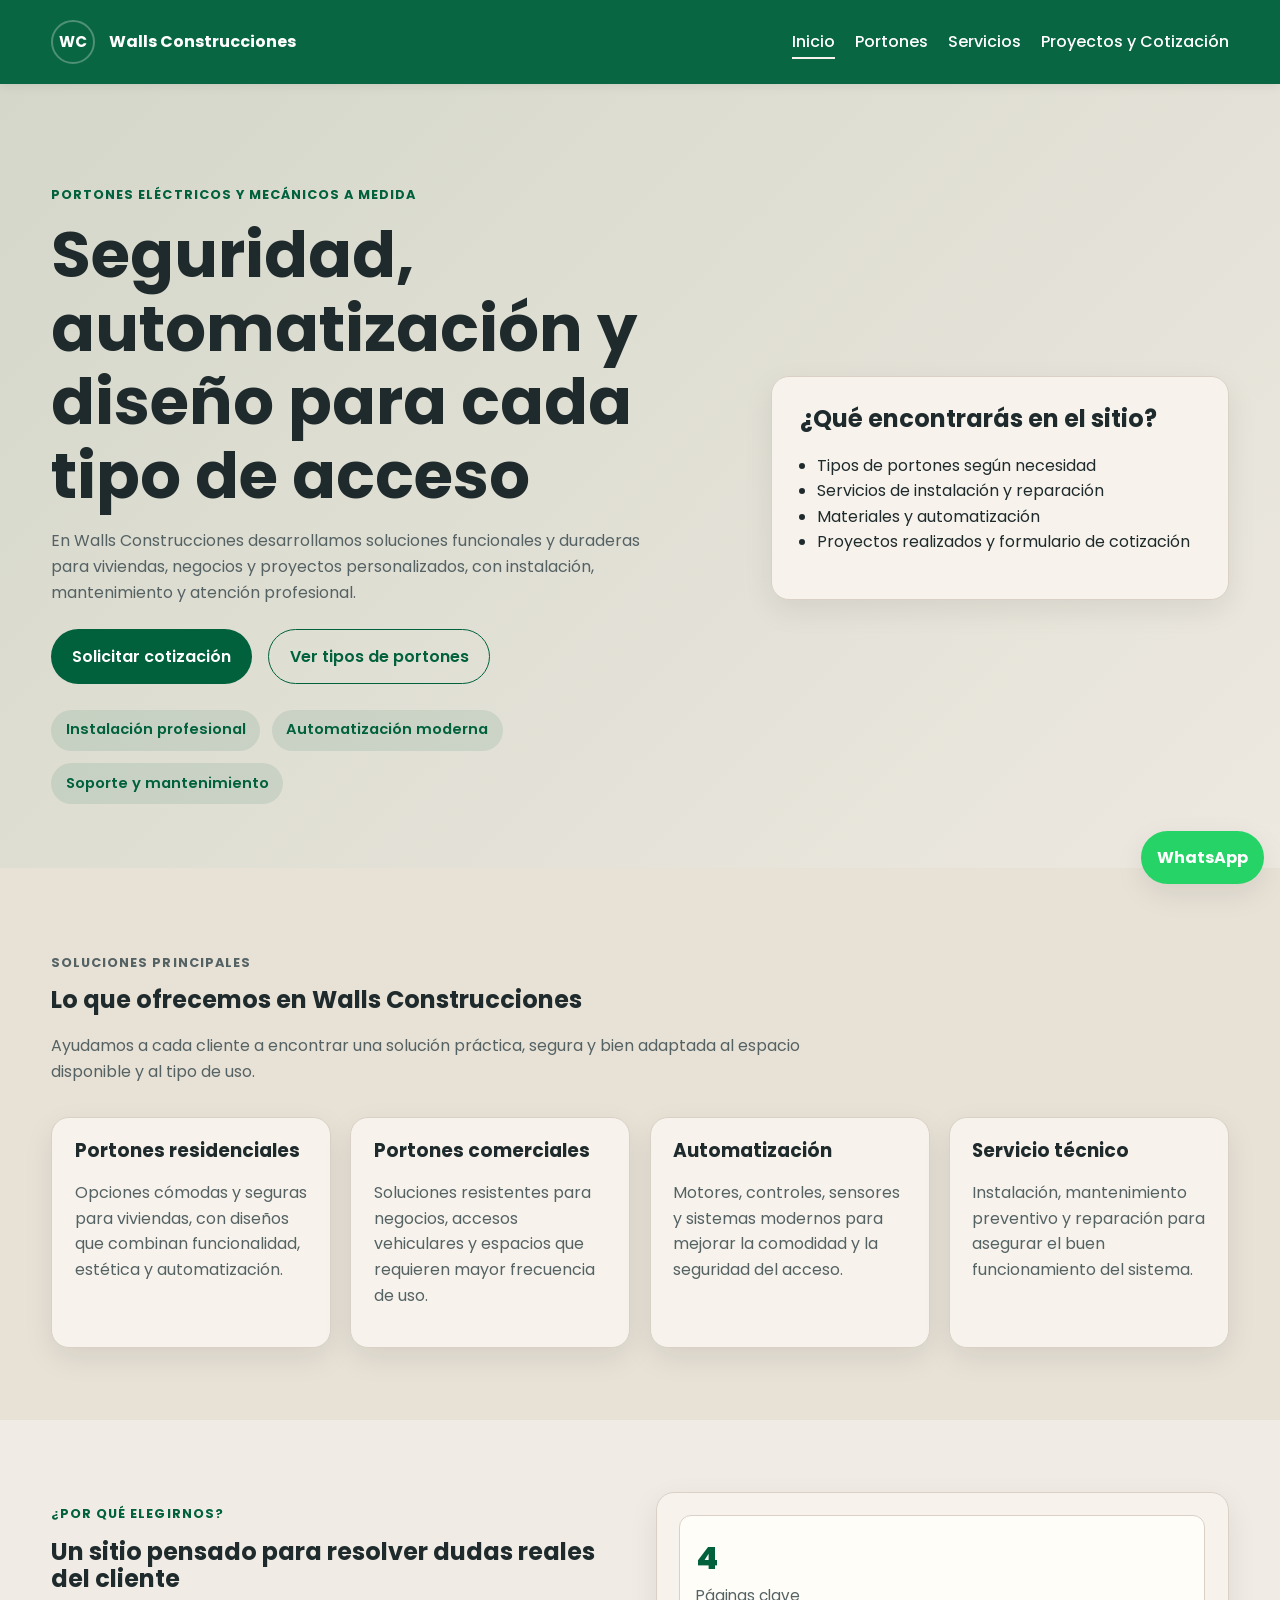
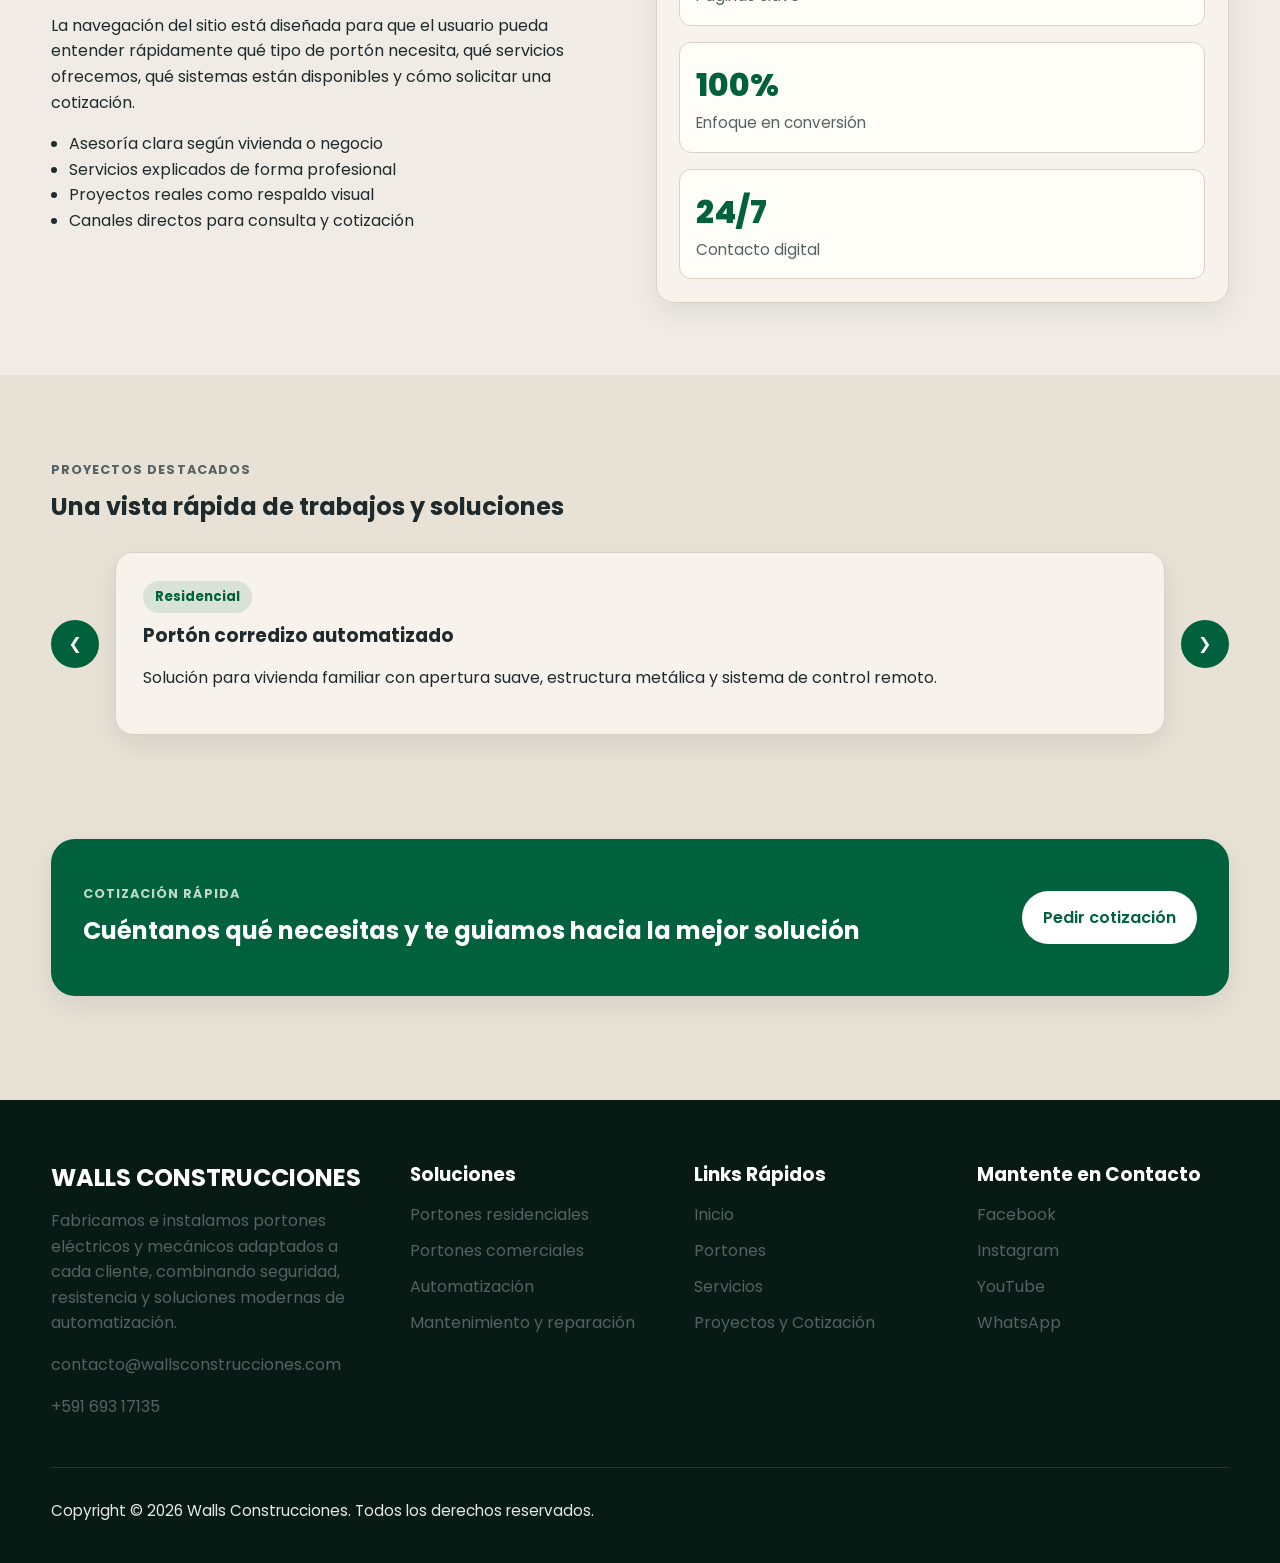
==== index.html @ 18e58b9d "drawn" ====
<!DOCTYPE html>
<html lang="es">
<head>
  <meta charset="UTF-8" />
  <meta name="viewport" content="width=device-width, initial-scale=1.0" />

  <title>Walls Construcciones | Portones eléctricos y mecánicos</title>
  <meta
    name="description"
    content="Walls Construcciones ofrece portones eléctricos y mecánicos, instalación, mantenimiento, automatización y soluciones personalizadas para viviendas y negocios."
  />
  <meta name="author" content="José Vega" />
  <meta name="theme-color" content="#01613c" />
  <meta name="robots" content="index, follow" />

  <meta property="og:title" content="Walls Construcciones | Portones eléctricos y mecánicos" />
  <meta
    property="og:description"
    content="Soluciones en portones eléctricos y mecánicos para viviendas y negocios. Instalación, reparación, automatización y proyectos personalizados."
  />
  <meta property="og:image" content="images/og-image.jpg" />
  <meta property="og:url" content="https://www.wallsconstrucciones.com/" />
  <meta property="og:image:width" content="1200" />
  <meta property="og:image:height" content="630" />
  <meta property="og:type" content="website" />
  <meta property="og:locale" content="es_BO" />

  <link rel="canonical" href="https://www.wallsconstrucciones.com/" />
  <link rel="icon" href="images/favicon.svg" type="image/svg+xml" />
  <link rel="preconnect" href="https://fonts.googleapis.com" />
  <link rel="preconnect" href="https://fonts.gstatic.com" crossorigin />
  <link
    href="https://fonts.googleapis.com/css2?family=Poppins:wght@400;500;600;700;800&display=swap"
    rel="stylesheet"
  />

  <link rel="stylesheet" href="styles/styles.css">
  <script src="scripts/main.js" defer></script>
</head>
<body>
  <a class="skip-link" href="#main-content">Saltar al contenido</a>

  <header class="site-header">
    <div class="container navbar">
      <a class="logo" href="index.html" aria-label="Ir a inicio">
        <span class="logo-mark">WC</span>
        <span class="logo-text">Walls Construcciones</span>
      </a>

      <button
        class="nav-toggle"
        aria-label="Abrir menú"
        aria-expanded="false"
        aria-controls="primary-navigation"
      >
        <span></span>
        <span></span>
        <span></span>
      </button>

      <nav class="nav" id="primary-navigation">
        <ul class="nav-list">
          <li><a class="active" href="index.html">Inicio</a></li>
          <li><a href="portones.html">Portones</a></li>
          <li><a href="servicios.html">Servicios</a></li>
          <li><a href="proyectos-cotizacion.html">Proyectos y Cotización</a></li>
        </ul>
      </nav>
    </div>
  </header>

  <main id="main-content">
    <section class="hero">
      <div class="container hero-grid">
        <div class="hero-copy reveal">
          <p class="eyebrow">Portones eléctricos y mecánicos a medida</p>
          <h1>Seguridad, automatización y diseño para cada tipo de acceso</h1>
          <p class="hero-text">
            En Walls Construcciones desarrollamos soluciones funcionales y duraderas
            para viviendas, negocios y proyectos personalizados, con instalación,
            mantenimiento y atención profesional.
          </p>

          <div class="hero-actions">
            <a class="btn btn-primary" href="proyectos-cotizacion.html#cotizacion">Solicitar cotización</a>
            <a class="btn btn-secondary" href="portones.html">Ver tipos de portones</a>
          </div>

          <ul class="hero-badges">
            <li>Instalación profesional</li>
            <li>Automatización moderna</li>
            <li>Soporte y mantenimiento</li>
          </ul>
        </div>

        <div class="hero-card reveal">
          <div class="hero-card-inner">
            <h2>¿Qué encontrarás en el sitio?</h2>
            <ul class="feature-list">
              <li>Tipos de portones según necesidad</li>
              <li>Servicios de instalación y reparación</li>
              <li>Materiales y automatización</li>
              <li>Proyectos realizados y formulario de cotización</li>
            </ul>
          </div>
        </div>
      </div>
    </section>

    <section class="section reveal">
      <div class="container">
        <div class="section-heading">
          <p class="eyebrow">Soluciones principales</p>
          <h2>Lo que ofrecemos en Walls Construcciones</h2>
          <p>
            Ayudamos a cada cliente a encontrar una solución práctica, segura y
            bien adaptada al espacio disponible y al tipo de uso.
          </p>
        </div>

        <div class="cards-grid">
          <article class="info-card">
            <h3>Portones residenciales</h3>
            <p>
              Opciones cómodas y seguras para viviendas, con diseños que combinan
              funcionalidad, estética y automatización.
            </p>
          </article>

          <article class="info-card">
            <h3>Portones comerciales</h3>
            <p>
              Soluciones resistentes para negocios, accesos vehiculares y espacios
              que requieren mayor frecuencia de uso.
            </p>
          </article>

          <article class="info-card">
            <h3>Automatización</h3>
            <p>
              Motores, controles, sensores y sistemas modernos para mejorar la
              comodidad y la seguridad del acceso.
            </p>
          </article>

          <article class="info-card">
            <h3>Servicio técnico</h3>
            <p>
              Instalación, mantenimiento preventivo y reparación para asegurar el
              buen funcionamiento del sistema.
            </p>
          </article>
        </div>
      </div>
    </section>

    <section class="section section-alt reveal">
      <div class="container split-layout">
        <div>
          <p class="eyebrow">¿Por qué elegirnos?</p>
          <h2>Un sitio pensado para resolver dudas reales del cliente</h2>
          <p>
            La navegación del sitio está diseñada para que el usuario pueda entender
            rápidamente qué tipo de portón necesita, qué servicios ofrecemos, qué
            sistemas están disponibles y cómo solicitar una cotización.
          </p>
          <ul class="check-list">
            <li>Asesoría clara según vivienda o negocio</li>
            <li>Servicios explicados de forma profesional</li>
            <li>Proyectos reales como respaldo visual</li>
            <li>Canales directos para consulta y cotización</li>
          </ul>
        </div>

        <div class="stats-card">
          <div class="stat-item">
            <span class="stat-number">4</span>
            <span class="stat-label">Páginas clave</span>
          </div>
          <div class="stat-item">
            <span class="stat-number">100%</span>
            <span class="stat-label">Enfoque en conversión</span>
          </div>
          <div class="stat-item">
            <span class="stat-number">24/7</span>
            <span class="stat-label">Contacto digital</span>
          </div>
        </div>
      </div>
    </section>

    <section class="section reveal">
      <div class="container">
        <div class="section-heading">
          <p class="eyebrow">Proyectos destacados</p>
          <h2>Una vista rápida de trabajos y soluciones</h2>
        </div>

        <div class="slider" data-slider>
          <button class="slider-btn prev" type="button" aria-label="Proyecto anterior">&#10094;</button>

          <div class="slider-track">
            <article class="slide active">
              <span class="project-tag">Residencial</span>
              <h3>Portón corredizo automatizado</h3>
              <p>
                Solución para vivienda familiar con apertura suave, estructura metálica
                y sistema de control remoto.
              </p>
            </article>

            <article class="slide">
              <span class="project-tag">Comercial</span>
              <h3>Acceso reforzado para negocio</h3>
              <p>
                Proyecto orientado a seguridad, resistencia y uso frecuente en ingreso
                vehicular comercial.
              </p>
            </article>

            <article class="slide">
              <span class="project-tag">Personalizado</span>
              <h3>Diseño a medida con acabado moderno</h3>
              <p>
                Integración entre estructura, funcionalidad y estilo para una solución
                adaptada al cliente.
              </p>
            </article>
          </div>

          <button class="slider-btn next" type="button" aria-label="Proyecto siguiente">&#10095;</button>
        </div>
      </div>
    </section>

    <section class="cta-banner reveal">
      <div class="container cta-banner-inner">
        <div>
          <p class="eyebrow">Cotización rápida</p>
          <h2>Cuéntanos qué necesitas y te guiamos hacia la mejor solución</h2>
        </div>
        <a class="btn btn-light" href="proyectos-cotizacion.html#cotizacion">Pedir cotización</a>
      </div>
    </section>
  </main>

  <footer class="site-footer">
    <div class="container footer-grid">
      <div class="footer-brand">
        <h2>WALLS CONSTRUCCIONES</h2>
        <p>
          Fabricamos e instalamos portones eléctricos y mecánicos adaptados a cada
          cliente, combinando seguridad, resistencia y soluciones modernas de automatización.
        </p>
        <p><a href="mailto:contacto@wallsconstrucciones.com">contacto@wallsconstrucciones.com</a></p>
        <p><a href="tel:+59169317135">+591 693 17135</a></p>
      </div>

      <div>
        <h3>Soluciones</h3>
        <ul class="footer-links">
          <li><a href="portones.html">Portones residenciales</a></li>
          <li><a href="portones.html">Portones comerciales</a></li>
          <li><a href="servicios.html">Automatización</a></li>
          <li><a href="servicios.html">Mantenimiento y reparación</a></li>
        </ul>
      </div>

      <div>
        <h3>Links Rápidos</h3>
        <ul class="footer-links">
          <li><a href="index.html">Inicio</a></li>
          <li><a href="portones.html">Portones</a></li>
          <li><a href="servicios.html">Servicios</a></li>
          <li><a href="proyectos-cotizacion.html">Proyectos y Cotización</a></li>
        </ul>
      </div>

      <div>
        <h3>Mantente en Contacto</h3>
        <ul class="footer-links">
          <li><a href="#">Facebook</a></li>
          <li><a href="#">Instagram</a></li>
          <li><a href="#">YouTube</a></li>
          <li><a href="https://wa.me/59169317135" target="_blank" rel="noopener">WhatsApp</a></li>
        </ul>
      </div>
    </div>

    <div class="container footer-bottom">
      <p>Copyright © 2026 Walls Construcciones. Todos los derechos reservados.</p>
    </div>
  </footer>

  <a
    class="whatsapp-float"
    href="https://wa.me/59169317135"
    target="_blank"
    rel="noopener"
    aria-label="Contactar por WhatsApp"
  >
    WhatsApp
  </a>
</body>
</html>
---- styles/styles.css ----
:root {
  --primary: #01613c;
  --primary-dark: #01422a;
  --primary-light: #0b7d50;
  --warm-sand: #e7e1d6;
  --soft-cream: #f7f3ec;
  --steel-gray: #5f6b6d;
  --text-dark: #1f2a2c;
  --text-soft: #556264;
  --white: #ffffff;
  --border: #d9d1c6;
  --shadow: 0 10px 30px rgba(0, 0, 0, 0.08);
  --radius: 18px;
  --radius-sm: 12px;
  --transition: 0.25s ease;
  --max-width: 1180px;
}

*,
*::before,
*::after {
  box-sizing: border-box;
}

html {
  scroll-behavior: smooth;
}

body {
  margin: 0;
  font-family: "Poppins", system-ui, -apple-system, BlinkMacSystemFont, "Segoe UI", sans-serif;
  color: var(--text-dark);
  background: var(--warm-sand);
  line-height: 1.6;
}

img {
  max-width: 100%;
  display: block;
}

a {
  color: inherit;
  text-decoration: none;
}

button,
input,
select,
textarea {
  font: inherit;
}

.container {
  width: min(var(--max-width), 92%);
  margin-inline: auto;
}

.skip-link {
  position: absolute;
  left: -9999px;
  top: 0;
  background: var(--primary);
  color: var(--white);
  padding: 0.75rem 1rem;
  z-index: 1000;
}

.skip-link:focus {
  left: 1rem;
  top: 1rem;
}

.site-header {
  position: sticky;
  top: 0;
  z-index: 100;
  background: rgba(1, 97, 60, 0.96);
  backdrop-filter: blur(10px);
  box-shadow: 0 2px 10px rgba(0, 0, 0, 0.08);
}

.navbar {
  min-height: 84px;
  display: flex;
  align-items: center;
  justify-content: space-between;
  gap: 1.25rem;
}

.logo {
  display: flex;
  align-items: center;
  gap: 0.85rem;
  color: var(--white);
  font-weight: 700;
}

.logo-mark {
  width: 44px;
  height: 44px;
  display: grid;
  place-items: center;
  border: 2px solid rgba(255, 255, 255, 0.28);
  border-radius: 50%;
  font-size: 0.95rem;
}

.logo-text {
  font-size: 1rem;
  line-height: 1.2;
}

.nav-list {
  display: flex;
  align-items: center;
  gap: 1.25rem;
  list-style: none;
  margin: 0;
  padding: 0;
}

.nav-list a {
  color: var(--white);
  font-weight: 500;
  position: relative;
}

.nav-list a::after {
  content: "";
  position: absolute;
  left: 0;
  bottom: -0.35rem;
  width: 0;
  height: 2px;
  background: var(--soft-cream);
  transition: var(--transition);
}

.nav-list a:hover::after,
.nav-list a.active::after {
  width: 100%;
}

.nav-toggle {
  display: none;
  width: 48px;
  height: 48px;
  border: none;
  border-radius: 10px;
  background: transparent;
  cursor: pointer;
}

.nav-toggle span {
  display: block;
  width: 24px;
  height: 2px;
  background: var(--white);
  margin: 5px auto;
  transition: var(--transition);
}

.hero,
.page-hero {
  padding: 5.5rem 0 4rem;
  background:
    linear-gradient(135deg, rgba(1, 97, 60, 0.08), rgba(255, 255, 255, 0.25)),
    var(--warm-sand);
}

.small-hero {
  padding: 4.5rem 0 3rem;
}

.hero-grid {
  display: grid;
  grid-template-columns: 1.2fr 0.8fr;
  gap: 2rem;
  align-items: center;
}

.eyebrow {
  color: var(--primary);
  font-weight: 700;
  text-transform: uppercase;
  letter-spacing: 0.08em;
  font-size: 0.8rem;
  margin-bottom: 0.8rem;
}

h1,
h2,
h3 {
  line-height: 1.15;
  margin-top: 0;
}

.hero h1,
.page-hero h1 {
  font-size: clamp(2.2rem, 5vw, 4rem);
  margin-bottom: 1rem;
}

.hero-text,
.page-hero p {
  max-width: 60ch;
  color: var(--text-soft);
}

.hero-actions,
.form-actions {
  display: flex;
  flex-wrap: wrap;
  gap: 1rem;
  margin-top: 1.5rem;
}

.btn {
  display: inline-flex;
  align-items: center;
  justify-content: center;
  min-height: 48px;
  padding: 0.85rem 1.3rem;
  border-radius: 999px;
  border: none;
  cursor: pointer;
  font-weight: 600;
  transition: var(--transition);
}

.btn:hover {
  transform: translateY(-2px);
}

.btn-primary {
  background: var(--primary);
  color: var(--white);
}

.btn-primary:hover {
  background: var(--primary-dark);
}

.btn-secondary {
  background: transparent;
  color: var(--primary);
  border: 1px solid var(--primary);
}

.btn-light {
  background: var(--white);
  color: var(--primary);
}

.hero-badges {
  display: flex;
  flex-wrap: wrap;
  gap: 0.75rem;
  list-style: none;
  padding: 0;
  margin: 1.6rem 0 0;
}

.hero-badges li {
  background: rgba(1, 97, 60, 0.1);
  color: var(--primary);
  border-radius: 999px;
  padding: 0.55rem 0.9rem;
  font-size: 0.92rem;
  font-weight: 600;
}

.hero-card,
.stats-card,
.info-card,
.project-card,
.wire-card,
.faq-item,
.slide {
  background: var(--soft-cream);
  border: 1px solid var(--border);
  box-shadow: var(--shadow);
  border-radius: var(--radius);
}

.hero-card-inner {
  padding: 1.75rem;
}

.feature-list,
.check-list,
.footer-links,
.process-list {
  padding-left: 1.1rem;
}

.section {
  padding: 4.5rem 0;
}

.section-alt {
  background: rgba(255, 255, 255, 0.35);
}

.section-heading {
  max-width: 760px;
  margin-bottom: 2rem;
}

.cards-grid,
.projects-grid {
  display: grid;
  grid-template-columns: repeat(4, 1fr);
  gap: 1.2rem;
}

.info-card,
.project-card {
  padding: 1.4rem;
}

.info-card p,
.project-card p,
.section-heading p,
.stats-card,
.footer-brand p,
.footer-links a,
.table-row,
.faq-item p {
  color: var(--text-soft);
}

.split-layout {
  display: grid;
  grid-template-columns: 1fr 1fr;
  gap: 2rem;
  align-items: start;
}

.stats-card {
  display: grid;
  gap: 1rem;
  padding: 1.4rem;
}

.stat-item {
  padding: 1rem;
  border-radius: var(--radius-sm);
  background: #fffdf8;
  border: 1px solid var(--border);
}

.stat-number {
  display: block;
  font-size: 2rem;
  font-weight: 800;
  color: var(--primary);
}

.stat-label {
  font-size: 0.95rem;
}

.slider {
  position: relative;
  display: flex;
  align-items: center;
  gap: 1rem;
}

.slider-track {
  width: 100%;
}

.slide {
  display: none;
  padding: 1.7rem;
}

.slide.active {
  display: block;
}

.slider-btn {
  width: 48px;
  height: 48px;
  border-radius: 50%;
  border: none;
  background: var(--primary);
  color: var(--white);
  cursor: pointer;
  flex-shrink: 0;
}

.project-tag {
  display: inline-flex;
  margin-bottom: 0.75rem;
  background: rgba(1, 97, 60, 0.12);
  color: var(--primary);
  border-radius: 999px;
  padding: 0.35rem 0.75rem;
  font-size: 0.82rem;
  font-weight: 700;
}

.cta-banner {
  padding: 2rem 0 4.5rem;
}

.cta-banner-inner {
  background: var(--primary);
  color: var(--white);
  border-radius: 24px;
  padding: 2rem;
  box-shadow: var(--shadow);
  display: flex;
  align-items: center;
  justify-content: space-between;
  gap: 1rem;
}

.cta-banner .eyebrow {
  color: rgba(255, 255, 255, 0.75);
}

.comparison-table {
  display: grid;
  gap: 0.65rem;
}

.table-row {
  display: grid;
  grid-template-columns: 1fr 1.2fr 1.2fr 0.8fr;
  gap: 1rem;
  padding: 1rem 1.1rem;
  background: var(--soft-cream);
  border: 1px solid var(--border);
  border-radius: 14px;
}

.table-head {
  background: var(--primary);
  color: var(--white);
  font-weight: 700;
}

.table-head div {
  color: var(--white);
}

.process-list {
  display: grid;
  gap: 0.8rem;
}

.faq-list {
  display: grid;
  gap: 1rem;
}

.faq-item {
  padding: 1rem 1.1rem;
}

.faq-item summary {
  cursor: pointer;
  font-weight: 600;
  color: var(--text-dark);
}

.filter-buttons {
  display: flex;
  flex-wrap: wrap;
  gap: 0.8rem;
  margin-bottom: 1.5rem;
}

.filter-btn {
  border: 1px solid var(--primary);
  background: transparent;
  color: var(--primary);
  border-radius: 999px;
  padding: 0.65rem 1rem;
  cursor: pointer;
  font-weight: 600;
}

.filter-btn.active,
.filter-btn:hover {
  background: var(--primary);
  color: var(--white);
}

.project-card.hidden {
  display: none;
}

.quote-form {
  background: var(--soft-cream);
  border: 1px solid var(--border);
  border-radius: 24px;
  padding: 1.5rem;
  box-shadow: var(--shadow);
}

.form-grid {
  display: grid;
  grid-template-columns: 1fr 1fr;
  gap: 1rem 1.2rem;
}

.form-group {
  display: flex;
  flex-direction: column;
}

.form-group-full {
  grid-column: 1 / -1;
}

.form-group label {
  margin-bottom: 0.45rem;
  font-weight: 600;
}

.form-group input,
.form-group select,
.form-group textarea {
  border: 1px solid var(--border);
  border-radius: 12px;
  padding: 0.9rem 1rem;
  background: #fffdf9;
  color: var(--text-dark);
  outline: none;
  transition: var(--transition);
}

.form-group input:focus,
.form-group select:focus,
.form-group textarea:focus {
  border-color: var(--primary);
  box-shadow: 0 0 0 4px rgba(1, 97, 60, 0.1);
}

.error-message {
  color: #b42318;
  min-height: 1rem;
  margin-top: 0.35rem;
  font-size: 0.85rem;
}

.input-error {
  border-color: #b42318 !important;
}

.form-success {
  margin-top: 1rem;
  color: var(--primary);
  font-weight: 600;
}

.site-footer {
  background: #071a13;
  color: rgba(255, 255, 255, 0.9);
  padding: 4rem 0 1.5rem;
  margin-top: 2rem;
}

.footer-grid {
  display: grid;
  grid-template-columns: 1.3fr 1fr 1fr 1fr;
  gap: 2rem;
}

.footer-brand h2,
.site-footer h3 {
  color: var(--white);
  margin-bottom: 1rem;
}

.footer-links {
  list-style: none;
  padding-left: 0;
  margin: 0;
}

.footer-links li + li {
  margin-top: 0.65rem;
}

.footer-links a:hover,
.footer-brand a:hover {
  color: var(--warm-sand);
}

.footer-bottom {
  margin-top: 2rem;
  padding-top: 1rem;
  border-top: 1px solid rgba(255, 255, 255, 0.12);
  font-size: 0.95rem;
}

.whatsapp-float {
  position: fixed;
  right: 1rem;
  bottom: 1rem;
  background: #25d366;
  color: var(--white);
  padding: 0.85rem 1rem;
  border-radius: 999px;
  font-weight: 700;
  box-shadow: var(--shadow);
  z-index: 90;
}

.reveal {
  opacity: 0;
  transform: translateY(22px);
  transition: opacity 0.7s ease, transform 0.7s ease;
}

.reveal.visible {
  opacity: 1;
  transform: translateY(0);
}

@media (max-width: 992px) {
  .hero-grid,
  .split-layout,
  .footer-grid,
  .cards-grid,
  .projects-grid {
    grid-template-columns: 1fr 1fr;
  }

  .cta-banner-inner {
    flex-direction: column;
    align-items: flex-start;
  }

  .table-row {
    grid-template-columns: 1fr 1fr;
  }
}

@media (max-width: 768px) {
  .nav-toggle {
    display: block;
  }

  .nav {
    position: absolute;
    top: 84px;
    left: 0;
    width: 100%;
    background: var(--primary);
    padding: 0 1rem 1rem;
    display: none;
  }

  .nav.open {
    display: block;
  }

  .nav-list {
    flex-direction: column;
    align-items: flex-start;
    gap: 1rem;
    padding-top: 1rem;
  }

  .hero-grid,
  .split-layout,
  .footer-grid,
  .cards-grid,
  .projects-grid,
  .form-grid,
  .table-row {
    grid-template-columns: 1fr;
  }

  .section {
    padding: 3.5rem 0;
  }

  .hero,
  .page-hero {
    padding: 4rem 0 3rem;
  }

  .slider {
    gap: 0.6rem;
  }

  .slider-btn {
    width: 42px;
    height: 42px;
  }
}

@media (max-width: 480px) {
  .logo-text {
    font-size: 0.92rem;
  }

  .hero h1,
  .page-hero h1 {
    font-size: 2rem;
  }

  .btn {
    width: 100%;
  }
}
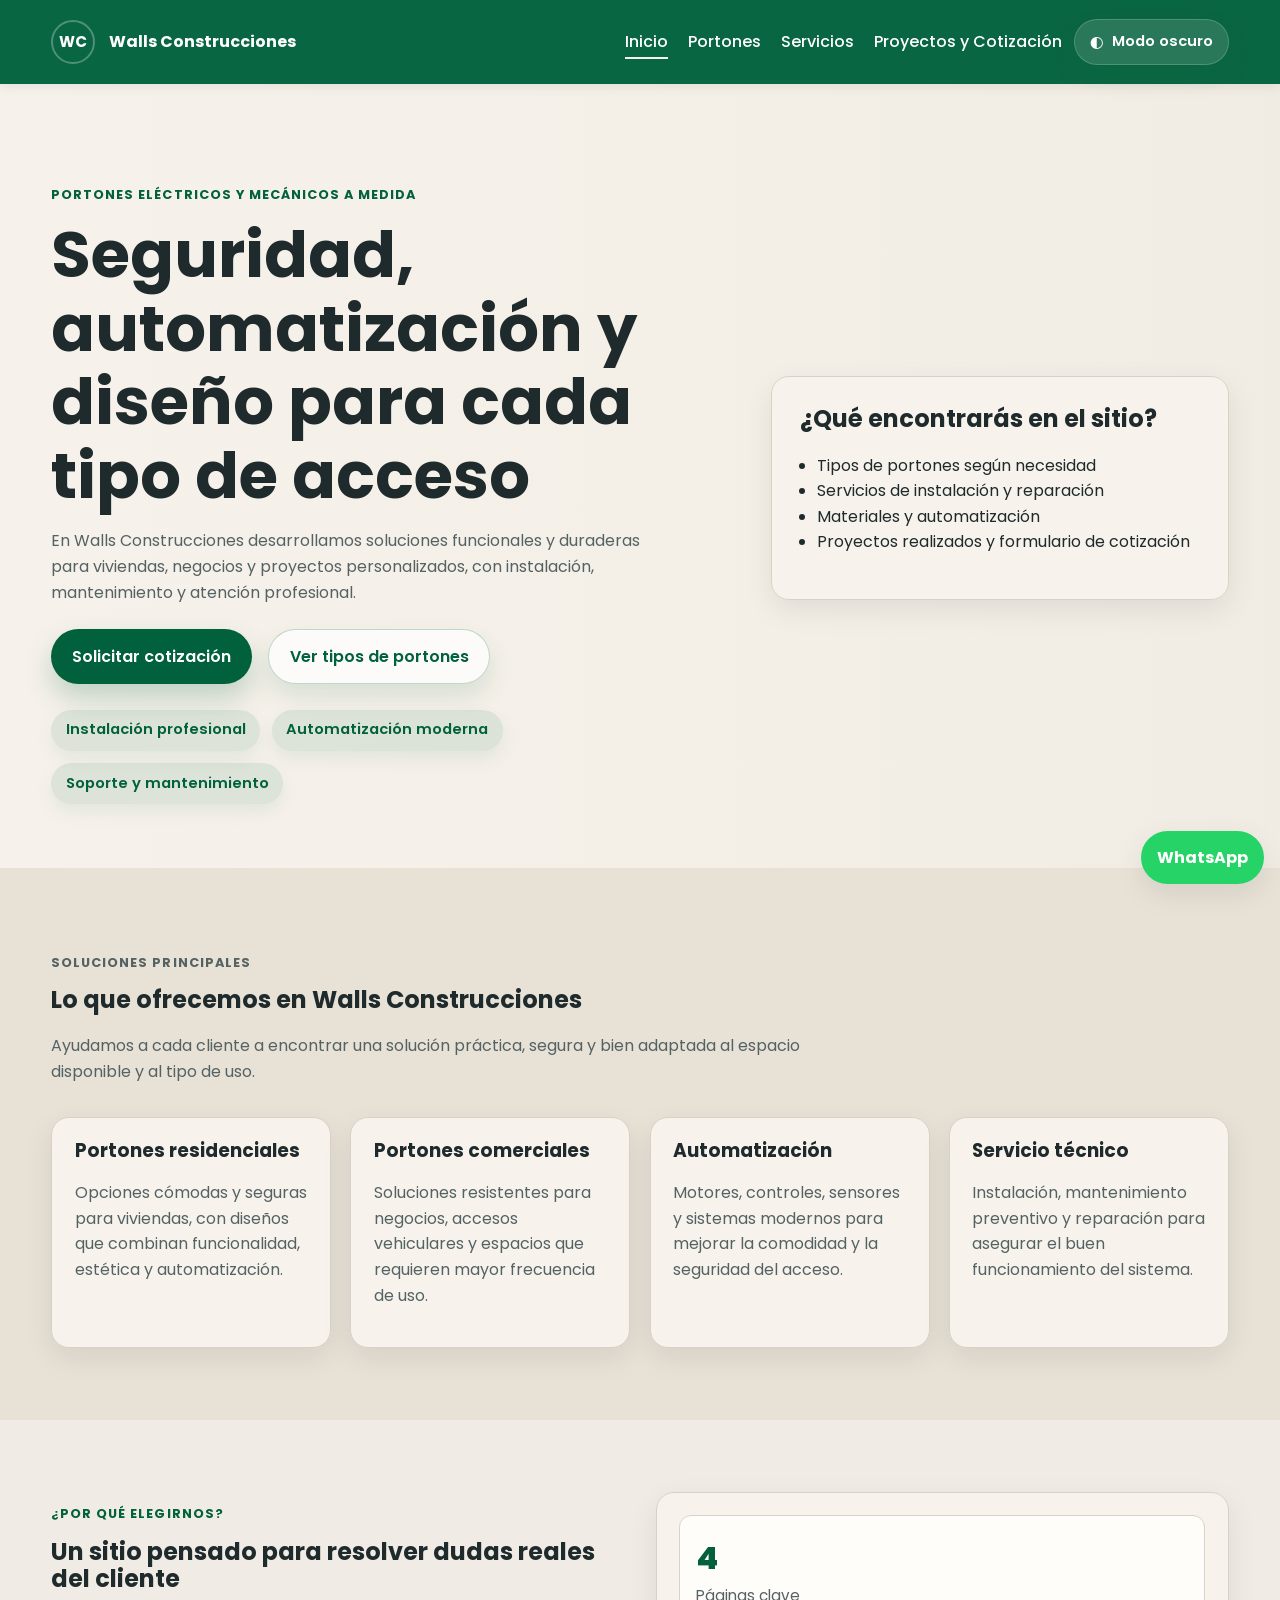
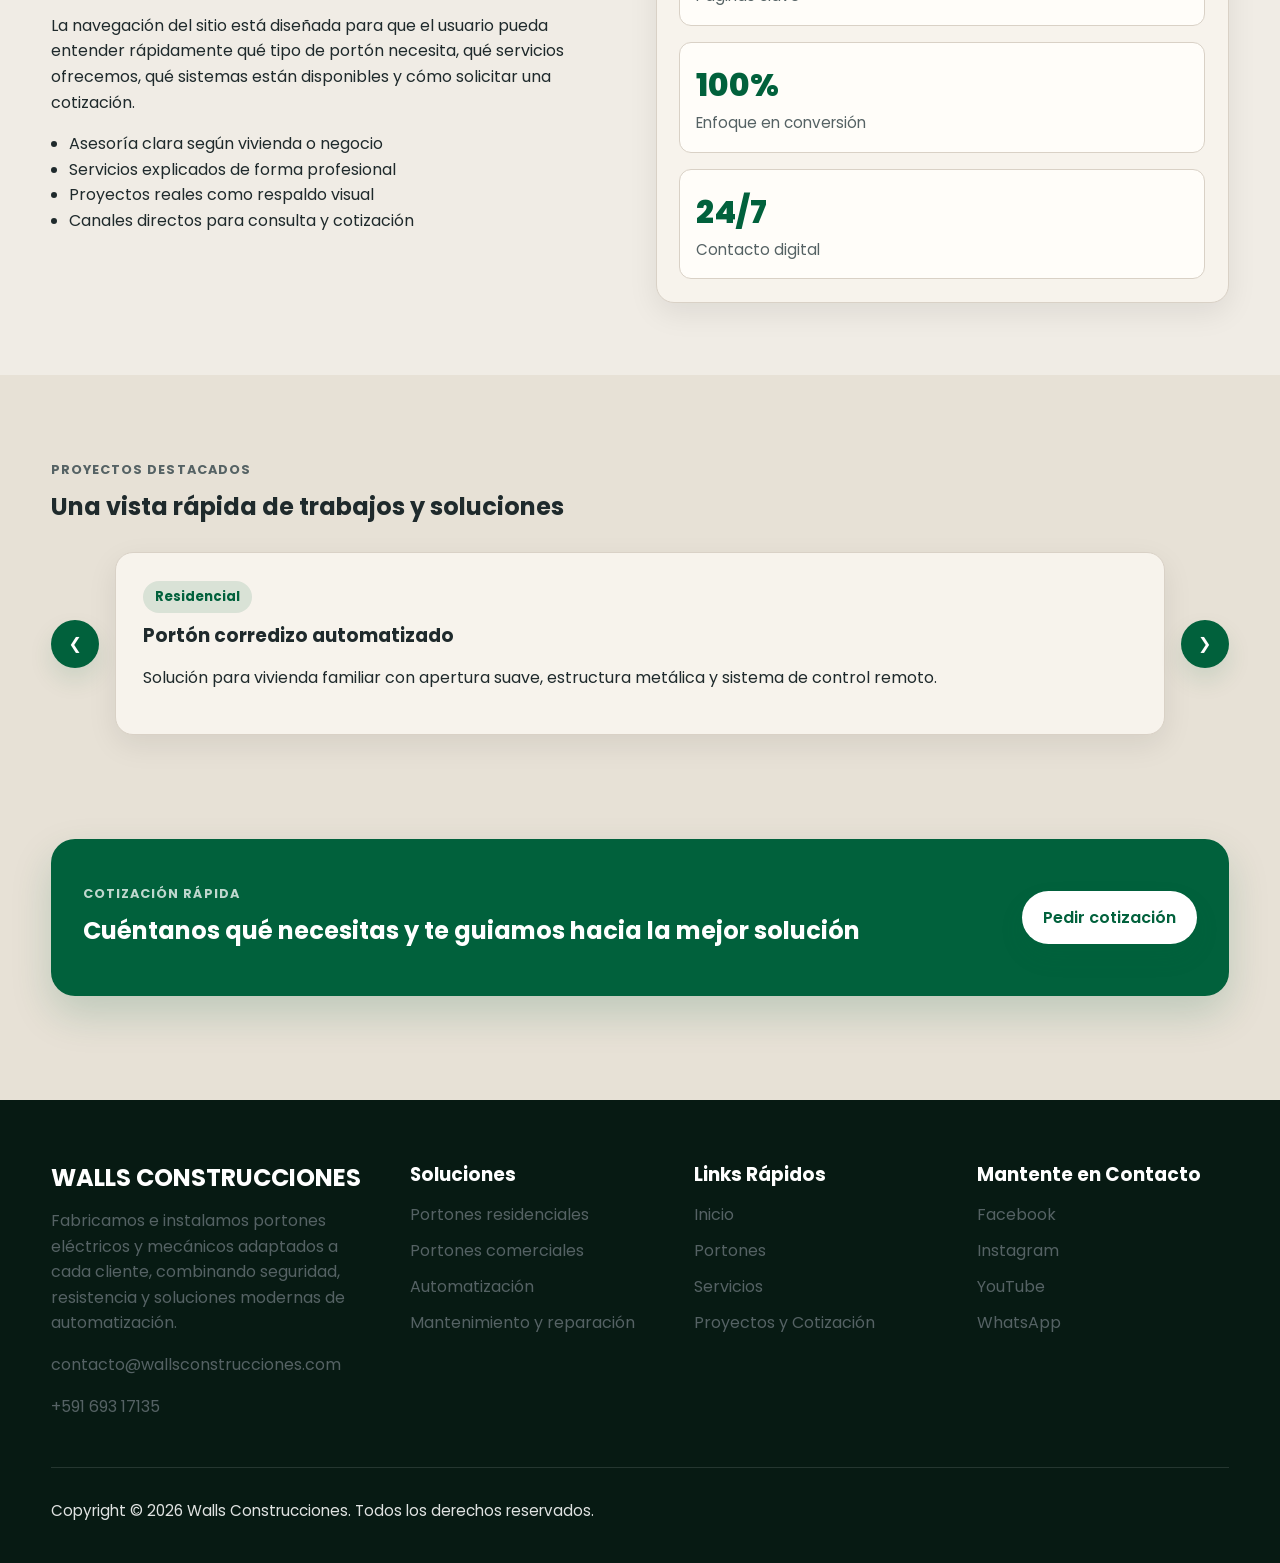
==== commit e61bc55e: "marzo29" ====
--- a/index.html
+++ b/index.html
@@ -34,7 +34,7 @@
     rel="stylesheet"
   />
 
-  <link rel="stylesheet" href="styles/styles.css">
+  <link rel="stylesheet" href="styles/styles.css" />
   <script src="scripts/main.js" defer></script>
 </head>
 <body>
@@ -47,30 +47,43 @@
         <span class="logo-text">Walls Construcciones</span>
       </a>
 
-      <button
-        class="nav-toggle"
-        aria-label="Abrir menú"
-        aria-expanded="false"
-        aria-controls="primary-navigation"
-      >
-        <span></span>
-        <span></span>
-        <span></span>
-      </button>
-
-      <nav class="nav" id="primary-navigation">
-        <ul class="nav-list">
-          <li><a class="active" href="index.html">Inicio</a></li>
-          <li><a href="portones.html">Portones</a></li>
-          <li><a href="servicios.html">Servicios</a></li>
-          <li><a href="proyectos-cotizacion.html">Proyectos y Cotización</a></li>
-        </ul>
-      </nav>
+      <div class="header-actions">
+        <nav class="nav" id="primary-navigation">
+          <ul class="nav-list">
+            <li><a class="active" href="index.html">Inicio</a></li>
+            <li><a href="portones.html">Portones</a></li>
+            <li><a href="servicios.html">Servicios</a></li>
+            <li><a href="proyectos-cotizacion.html">Proyectos y Cotización</a></li>
+          </ul>
+        </nav>
+
+        <button
+          class="theme-toggle"
+          type="button"
+          aria-label="Cambiar entre modo claro y modo oscuro"
+          aria-pressed="false"
+        >
+          <span class="theme-toggle-icon" aria-hidden="true">◐</span>
+          <span class="theme-toggle-text">Modo oscuro</span>
+        </button>
+
+        <button
+          class="nav-toggle"
+          aria-label="Abrir menú"
+          aria-expanded="false"
+          aria-controls="primary-navigation"
+          type="button"
+        >
+          <span></span>
+          <span></span>
+          <span></span>
+        </button>
+      </div>
     </div>
   </header>
 
   <main id="main-content">
-    <section class="hero">
+    <section class="hero hero-home">
       <div class="container hero-grid">
         <div class="hero-copy reveal">
           <p class="eyebrow">Portones eléctricos y mecánicos a medida</p>
@@ -93,7 +106,7 @@
           </ul>
         </div>
 
-        <div class="hero-card reveal">
+        <div class="hero-card hero-card-highlight reveal">
           <div class="hero-card-inner">
             <h2>¿Qué encontrarás en el sitio?</h2>
             <ul class="feature-list">
--- a/styles/styles.css
+++ b/styles/styles.css
@@ -10,10 +10,50 @@
   --white: #ffffff;
   --border: #d9d1c6;
   --shadow: 0 10px 30px rgba(0, 0, 0, 0.08);
+  --shadow-lg: 0 18px 40px rgba(0, 0, 0, 0.12);
   --radius: 18px;
   --radius-sm: 12px;
   --transition: 0.25s ease;
   --max-width: 1180px;
+
+  --body-bg: var(--warm-sand);
+  --surface: var(--soft-cream);
+  --surface-alt: rgba(255, 255, 255, 0.35);
+  --surface-soft: #fffdf9;
+  --tag-bg: rgba(1, 97, 60, 0.12);
+  --badge-bg: rgba(1, 97, 60, 0.1);
+  --header-bg: rgba(1, 97, 60, 0.96);
+  --footer-bg: #071a13;
+  --footer-text: rgba(255, 255, 255, 0.88);
+  --input-bg: #fffdf9;
+  --hero-overlay-1: rgba(247, 243, 236, 0.94);
+  --hero-overlay-2: rgba(247, 243, 236, 0.84);
+  --hero-overlay-3: rgba(247, 243, 236, 0.6);
+}
+
+html[data-theme="dark"] {
+  --warm-sand: #111a17;
+  --soft-cream: #17231f;
+  --steel-gray: #98a7a2;
+  --text-dark: #eef3f1;
+  --text-soft: #b5c1bd;
+  --border: #2a3a35;
+  --shadow: 0 10px 30px rgba(0, 0, 0, 0.3);
+  --shadow-lg: 0 18px 40px rgba(0, 0, 0, 0.38);
+
+  --body-bg: var(--warm-sand);
+  --surface: #1a2723;
+  --surface-alt: rgba(255, 255, 255, 0.03);
+  --surface-soft: #21312c;
+  --tag-bg: rgba(11, 125, 80, 0.2);
+  --badge-bg: rgba(11, 125, 80, 0.18);
+  --header-bg: rgba(7, 26, 19, 0.96);
+  --footer-bg: #040d0a;
+  --footer-text: rgba(255, 255, 255, 0.84);
+  --input-bg: #13201c;
+  --hero-overlay-1: rgba(12, 20, 18, 0.88);
+  --hero-overlay-2: rgba(12, 20, 18, 0.72);
+  --hero-overlay-3: rgba(12, 20, 18, 0.42);
 }
 
 *,
@@ -30,8 +70,9 @@
   margin: 0;
   font-family: "Poppins", system-ui, -apple-system, BlinkMacSystemFont, "Segoe UI", sans-serif;
   color: var(--text-dark);
-  background: var(--warm-sand);
+  background: var(--body-bg);
   line-height: 1.6;
+  transition: background-color 0.25s ease, color 0.25s ease;
 }
 
 img {
@@ -64,6 +105,7 @@
   color: var(--white);
   padding: 0.75rem 1rem;
   z-index: 1000;
+  border-radius: 12px;
 }
 
 .skip-link:focus {
@@ -75,9 +117,9 @@
   position: sticky;
   top: 0;
   z-index: 100;
-  background: rgba(1, 97, 60, 0.96);
+  background: var(--header-bg);
   backdrop-filter: blur(10px);
-  box-shadow: 0 2px 10px rgba(0, 0, 0, 0.08);
+  box-shadow: 0 2px 12px rgba(0, 0, 0, 0.08);
 }
 
 .navbar {
@@ -86,6 +128,7 @@
   align-items: center;
   justify-content: space-between;
   gap: 1.25rem;
+  position: relative;
 }
 
 .logo {
@@ -104,11 +147,22 @@
   border: 2px solid rgba(255, 255, 255, 0.28);
   border-radius: 50%;
   font-size: 0.95rem;
+  flex-shrink: 0;
 }
 
 .logo-text {
   font-size: 1rem;
   line-height: 1.2;
+}
+
+.header-actions {
+  display: flex;
+  align-items: center;
+  gap: 0.75rem;
+}
+
+.nav {
+  display: block;
 }
 
 .nav-list {
@@ -142,6 +196,36 @@
   width: 100%;
 }
 
+.theme-toggle {
+  display: inline-flex;
+  align-items: center;
+  gap: 0.55rem;
+  min-height: 44px;
+  padding: 0.65rem 0.9rem;
+  border: 1px solid rgba(255, 255, 255, 0.18);
+  border-radius: 999px;
+  background: rgba(255, 255, 255, 0.12);
+  color: var(--white);
+  cursor: pointer;
+  transition: var(--transition);
+  box-shadow: 0 12px 24px rgba(1, 97, 60, 0.12);
+}
+
+.theme-toggle:hover {
+  background: rgba(255, 255, 255, 0.18);
+  transform: translateY(-1px);
+}
+
+.theme-toggle-icon {
+  font-size: 1rem;
+  line-height: 1;
+}
+
+.theme-toggle-text {
+  font-size: 0.92rem;
+  font-weight: 600;
+}
+
 .nav-toggle {
   display: none;
   width: 48px;
@@ -165,8 +249,28 @@
 .page-hero {
   padding: 5.5rem 0 4rem;
   background:
-    linear-gradient(135deg, rgba(1, 97, 60, 0.08), rgba(255, 255, 255, 0.25)),
-    var(--warm-sand);
+    linear-gradient(135deg, rgba(1, 97, 60, 0.08), rgba(255, 255, 255, 0.18)),
+    var(--body-bg);
+}
+
+.hero-home {
+  position: relative;
+  min-height: 72vh;
+  display: flex;
+  align-items: center;
+  background:
+    linear-gradient(
+      90deg,
+      var(--hero-overlay-1) 0%,
+      var(--hero-overlay-2) 40%,
+      var(--hero-overlay-3) 100%
+    ),
+    url("../images/home/hero-porton.jpg") center center / cover no-repeat;
+}
+
+.hero-home .container {
+  position: relative;
+  z-index: 1;
 }
 
 .small-hero {
@@ -227,6 +331,7 @@
   cursor: pointer;
   font-weight: 600;
   transition: var(--transition);
+  box-shadow: 0 12px 24px rgba(1, 97, 60, 0.12);
 }
 
 .btn:hover {
@@ -236,6 +341,7 @@
 .btn-primary {
   background: var(--primary);
   color: var(--white);
+  box-shadow: 0 14px 28px rgba(1, 97, 60, 0.22);
 }
 
 .btn-primary:hover {
@@ -243,9 +349,13 @@
 }
 
 .btn-secondary {
-  background: transparent;
+  background: rgba(255, 255, 255, 0.72);
   color: var(--primary);
-  border: 1px solid var(--primary);
+  border: 1px solid rgba(1, 97, 60, 0.24);
+}
+
+.btn-secondary:hover {
+  background: var(--white);
 }
 
 .btn-light {
@@ -263,25 +373,35 @@
 }
 
 .hero-badges li {
-  background: rgba(1, 97, 60, 0.1);
+  background: var(--badge-bg);
   color: var(--primary);
   border-radius: 999px;
   padding: 0.55rem 0.9rem;
   font-size: 0.92rem;
   font-weight: 600;
+  box-shadow: 0 8px 18px rgba(1, 97, 60, 0.08);
 }
 
 .hero-card,
 .stats-card,
 .info-card,
 .project-card,
-.wire-card,
 .faq-item,
-.slide {
-  background: var(--soft-cream);
+.slide,
+.quote-form {
+  background: var(--surface);
   border: 1px solid var(--border);
   box-shadow: var(--shadow);
   border-radius: var(--radius);
+}
+
+.hero-card-highlight {
+  background: rgba(247, 243, 236, 0.88);
+  backdrop-filter: blur(10px);
+}
+
+html[data-theme="dark"] .hero-card-highlight {
+  background: rgba(16, 26, 22, 0.82);
 }
 
 .hero-card-inner {
@@ -300,7 +420,7 @@
 }
 
 .section-alt {
-  background: rgba(255, 255, 255, 0.35);
+  background: var(--surface-alt);
 }
 
 .section-heading {
@@ -313,6 +433,7 @@
   display: grid;
   grid-template-columns: repeat(4, 1fr);
   gap: 1.2rem;
+  align-items: stretch;
 }
 
 .info-card,
@@ -331,6 +452,77 @@
   color: var(--text-soft);
 }
 
+.cards-grid-visual .info-card,
+.project-card-image {
+  padding: 0;
+}
+
+.info-card-image,
+.project-card-image {
+  overflow: hidden;
+  display: flex;
+  flex-direction: column;
+  height: 100%;
+  background: linear-gradient(180deg, var(--surface-soft) 0%, var(--surface) 100%);
+  transition: transform 0.28s ease, box-shadow 0.28s ease, border-color 0.28s ease;
+}
+
+.info-card-image:hover,
+.project-card-image:hover {
+  transform: translateY(-8px);
+  box-shadow: var(--shadow-lg);
+  border-color: rgba(1, 97, 60, 0.2);
+}
+
+.card-media,
+.project-media {
+  position: relative;
+  aspect-ratio: 16 / 10;
+  overflow: hidden;
+  background: #d8d0c3;
+}
+
+.card-media::after,
+.project-media::after {
+  content: "";
+  position: absolute;
+  inset: 0;
+  background: linear-gradient(to top, rgba(0, 0, 0, 0.08), rgba(0, 0, 0, 0));
+}
+
+.card-media img,
+.project-media img {
+  width: 100%;
+  height: 100%;
+  object-fit: cover;
+  transition: transform 0.45s ease;
+}
+
+.info-card-image:hover .card-media img,
+.project-card-image:hover .project-media img {
+  transform: scale(1.06);
+}
+
+.card-content,
+.project-content {
+  display: flex;
+  flex-direction: column;
+  gap: 0.75rem;
+  padding: 1.25rem 1.3rem 1.4rem;
+  flex: 1;
+}
+
+.card-content h3,
+.project-content h3 {
+  margin: 0;
+}
+
+.card-content p,
+.project-content p {
+  margin: 0;
+  color: var(--text-soft);
+}
+
 .split-layout {
   display: grid;
   grid-template-columns: 1fr 1fr;
@@ -347,7 +539,7 @@
 .stat-item {
   padding: 1rem;
   border-radius: var(--radius-sm);
-  background: #fffdf8;
+  background: var(--surface-soft);
   border: 1px solid var(--border);
 }
 
@@ -391,17 +583,19 @@
   color: var(--white);
   cursor: pointer;
   flex-shrink: 0;
+  box-shadow: 0 12px 24px rgba(1, 97, 60, 0.12);
 }
 
 .project-tag {
   display: inline-flex;
   margin-bottom: 0.75rem;
-  background: rgba(1, 97, 60, 0.12);
+  background: var(--tag-bg);
   color: var(--primary);
   border-radius: 999px;
   padding: 0.35rem 0.75rem;
   font-size: 0.82rem;
   font-weight: 700;
+  align-self: flex-start;
 }
 
 .cta-banner {
@@ -413,7 +607,7 @@
   color: var(--white);
   border-radius: 24px;
   padding: 2rem;
-  box-shadow: var(--shadow);
+  box-shadow: 0 18px 40px rgba(1, 97, 60, 0.18);
   display: flex;
   align-items: center;
   justify-content: space-between;
@@ -434,7 +628,7 @@
   grid-template-columns: 1fr 1.2fr 1.2fr 0.8fr;
   gap: 1rem;
   padding: 1rem 1.1rem;
-  background: var(--soft-cream);
+  background: var(--surface);
   border: 1px solid var(--border);
   border-radius: 14px;
 }
@@ -478,18 +672,22 @@
 
 .filter-btn {
   border: 1px solid var(--primary);
-  background: transparent;
+  background: rgba(255, 255, 255, 0.7);
   color: var(--primary);
   border-radius: 999px;
   padding: 0.65rem 1rem;
   cursor: pointer;
   font-weight: 600;
+  transition: var(--transition), box-shadow 0.25s ease, transform 0.25s ease;
+  box-shadow: 0 12px 24px rgba(1, 97, 60, 0.08);
 }
 
 .filter-btn.active,
 .filter-btn:hover {
   background: var(--primary);
   color: var(--white);
+  box-shadow: 0 10px 22px rgba(1, 97, 60, 0.18);
+  transform: translateY(-2px);
 }
 
 .project-card.hidden {
@@ -497,11 +695,8 @@
 }
 
 .quote-form {
-  background: var(--soft-cream);
-  border: 1px solid var(--border);
-  border-radius: 24px;
   padding: 1.5rem;
-  box-shadow: var(--shadow);
+  box-shadow: 0 18px 40px rgba(0, 0, 0, 0.08);
 }
 
 .form-grid {
@@ -530,10 +725,11 @@
   border: 1px solid var(--border);
   border-radius: 12px;
   padding: 0.9rem 1rem;
-  background: #fffdf9;
+  background: var(--input-bg);
   color: var(--text-dark);
   outline: none;
   transition: var(--transition);
+  box-shadow: inset 0 1px 2px rgba(0, 0, 0, 0.03);
 }
 
 .form-group input:focus,
@@ -544,14 +740,14 @@
 }
 
 .error-message {
-  color: #b42318;
+  color: #d14d41;
   min-height: 1rem;
   margin-top: 0.35rem;
   font-size: 0.85rem;
 }
 
 .input-error {
-  border-color: #b42318 !important;
+  border-color: #d14d41 !important;
 }
 
 .form-success {
@@ -561,8 +757,8 @@
 }
 
 .site-footer {
-  background: #071a13;
-  color: rgba(255, 255, 255, 0.9);
+  background: var(--footer-bg);
+  color: var(--footer-text);
   padding: 4rem 0 1.5rem;
   margin-top: 2rem;
 }
@@ -612,6 +808,11 @@
   font-weight: 700;
   box-shadow: var(--shadow);
   z-index: 90;
+  transition: var(--transition);
+}
+
+.whatsapp-float:hover {
+  transform: translateY(-2px);
 }
 
 .reveal {
@@ -642,21 +843,30 @@
   .table-row {
     grid-template-columns: 1fr 1fr;
   }
+
+  .hero-home {
+    min-height: auto;
+  }
 }
 
 @media (max-width: 768px) {
+  .theme-toggle-text {
+    display: none;
+  }
+
   .nav-toggle {
     display: block;
   }
 
   .nav {
     position: absolute;
-    top: 84px;
+    top: 100%;
     left: 0;
     width: 100%;
-    background: var(--primary);
+    background: var(--header-bg);
     padding: 0 1rem 1rem;
     display: none;
+    box-shadow: 0 14px 30px rgba(0, 0, 0, 0.15);
   }
 
   .nav.open {
@@ -689,6 +899,17 @@
     padding: 4rem 0 3rem;
   }
 
+  .hero-home {
+    background:
+      linear-gradient(
+        180deg,
+        var(--hero-overlay-1) 0%,
+        var(--hero-overlay-2) 55%,
+        var(--hero-overlay-3) 100%
+      ),
+      url("../images/home/hero-porton.jpg") center center / cover no-repeat;
+  }
+
   .slider {
     gap: 0.6rem;
   }
@@ -697,6 +918,11 @@
     width: 42px;
     height: 42px;
   }
+
+  .card-media,
+  .project-media {
+    aspect-ratio: 16 / 11;
+  }
 }
 
 @media (max-width: 480px) {
@@ -712,4 +938,8 @@
   .btn {
     width: 100%;
   }
+
+  .theme-toggle {
+    padding: 0.65rem 0.8rem;
+  }
 }
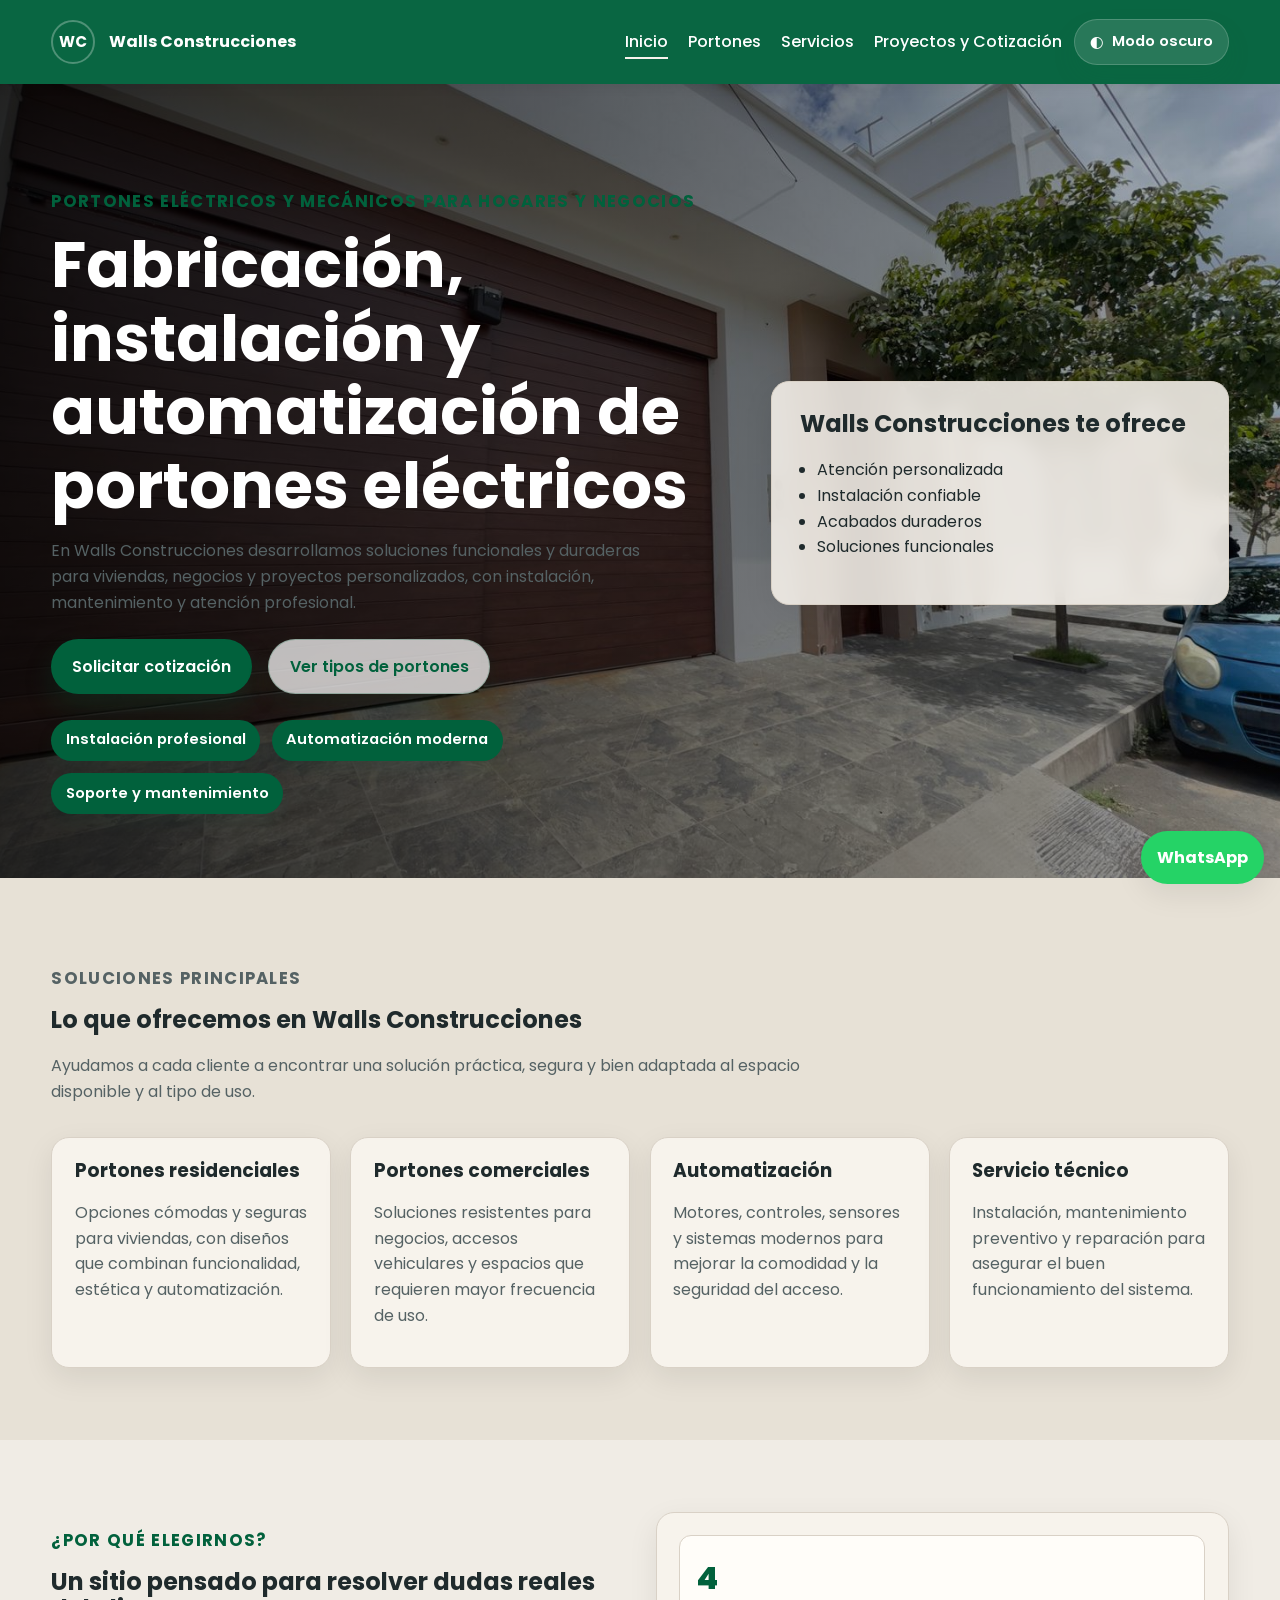
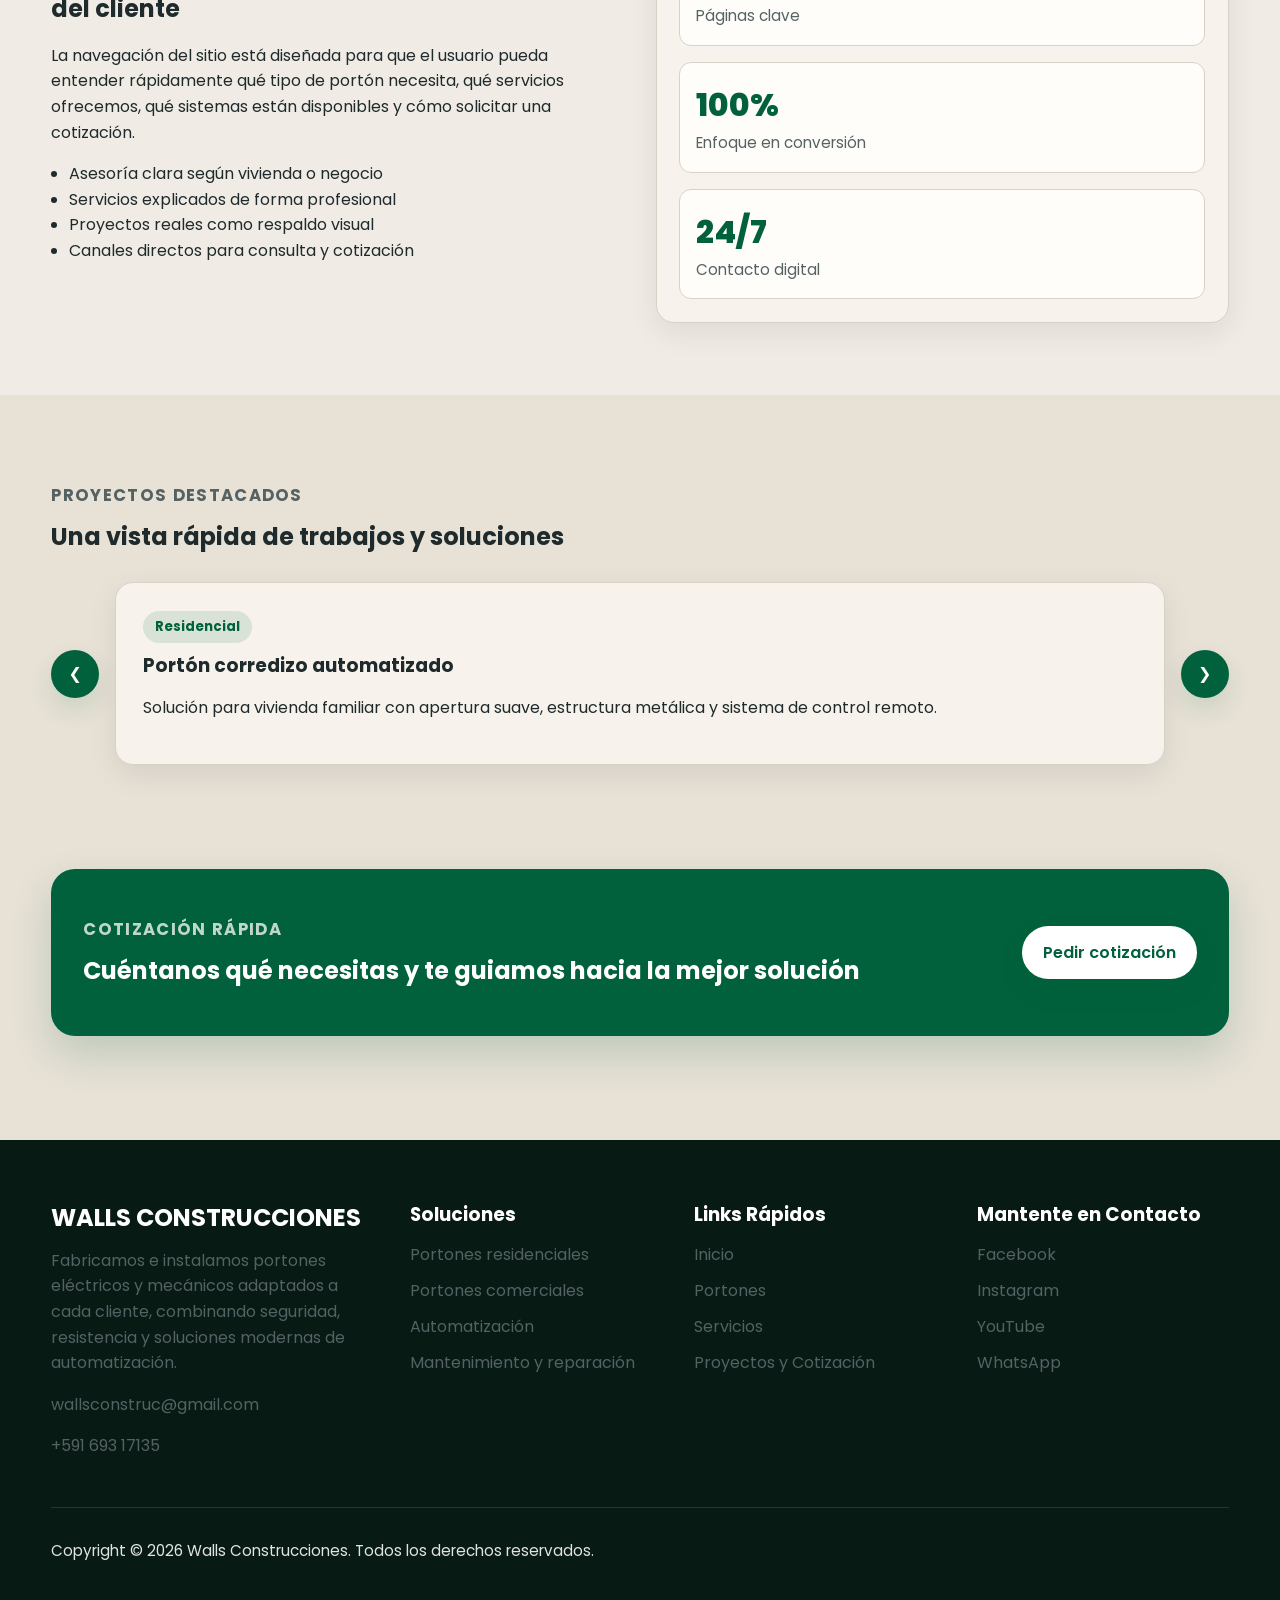
==== commit 8ac3fa70: "borrador" ====
--- a/index.html
+++ b/index.html
@@ -26,7 +26,7 @@
   <meta property="og:locale" content="es_BO" />
 
   <link rel="canonical" href="https://www.wallsconstrucciones.com/" />
-  <link rel="icon" href="images/favicon.svg" type="image/svg+xml" />
+  <link rel="icon" href="images/logo.svg" type="image/svg+xml" />
   <link rel="preconnect" href="https://fonts.googleapis.com" />
   <link rel="preconnect" href="https://fonts.gstatic.com" crossorigin />
   <link
@@ -86,8 +86,8 @@
     <section class="hero hero-home">
       <div class="container hero-grid">
         <div class="hero-copy reveal">
-          <p class="eyebrow">Portones eléctricos y mecánicos a medida</p>
-          <h1>Seguridad, automatización y diseño para cada tipo de acceso</h1>
+          <p class="eyebrow">Portones eléctricos y mecánicos para hogares y negocios</p>
+          <h1>Fabricación, instalación y automatización de portones eléctricos</h1>
           <p class="hero-text">
             En Walls Construcciones desarrollamos soluciones funcionales y duraderas
             para viviendas, negocios y proyectos personalizados, con instalación,
@@ -108,12 +108,12 @@
 
         <div class="hero-card hero-card-highlight reveal">
           <div class="hero-card-inner">
-            <h2>¿Qué encontrarás en el sitio?</h2>
+            <h2>Walls Construcciones te ofrece</h2>
             <ul class="feature-list">
-              <li>Tipos de portones según necesidad</li>
-              <li>Servicios de instalación y reparación</li>
-              <li>Materiales y automatización</li>
-              <li>Proyectos realizados y formulario de cotización</li>
+              <li>Atención personalizada</li>
+              <li>Instalación confiable</li>
+              <li>Acabados duraderos</li>
+              <li>Soluciones funcionales</li>
             </ul>
           </div>
         </div>
@@ -265,7 +265,7 @@
           Fabricamos e instalamos portones eléctricos y mecánicos adaptados a cada
           cliente, combinando seguridad, resistencia y soluciones modernas de automatización.
         </p>
-        <p><a href="mailto:contacto@wallsconstrucciones.com">contacto@wallsconstrucciones.com</a></p>
+        <p><a href="mailto:wallsconstruc@gmail.com">wallsconstruc@gmail.com</a></p>
         <p><a href="tel:+59169317135">+591 693 17135</a></p>
       </div>
 
@@ -292,9 +292,9 @@
       <div>
         <h3>Mantente en Contacto</h3>
         <ul class="footer-links">
-          <li><a href="#">Facebook</a></li>
-          <li><a href="#">Instagram</a></li>
-          <li><a href="#">YouTube</a></li>
+          <li><a href="https://www.facebook.com/multimetal2?locale=es_LA" target="_blank" rel="noopener">Facebook</a></li>
+          <li><a href="https://www.instagram.com/wallsconstrucciones?utm_source=ig_web_button_share_sheet&igsh=ZDNlZDc0MzIxNw==" target="_blank" rel="noopener">Instagram</a></li>
+          <li><a href="https://www.youtube.com/" target="_blank" rel="noopener">YouTube</a></li>
           <li><a href="https://wa.me/59169317135" target="_blank" rel="noopener">WhatsApp</a></li>
         </ul>
       </div>
--- a/styles/styles.css
+++ b/styles/styles.css
@@ -261,11 +261,11 @@
   background:
     linear-gradient(
       90deg,
-      var(--hero-overlay-1) 0%,
-      var(--hero-overlay-2) 40%,
-      var(--hero-overlay-3) 100%
+      rgba(0, 0, 0, 0.82) 0%,
+      rgba(0, 0, 0, 0.62) 40%,
+      rgba(10, 10, 10, 0.28) 100%
     ),
-    url("../images/home/hero-porton.jpg") center center / cover no-repeat;
+    url("../images/cover.jpeg") center center / cover no-repeat;
 }
 
 .hero-home .container {
@@ -289,7 +289,7 @@
   font-weight: 700;
   text-transform: uppercase;
   letter-spacing: 0.08em;
-  font-size: 0.8rem;
+  font-size: 1.04rem;
   margin-bottom: 0.8rem;
 }
 
@@ -304,6 +304,7 @@
 .page-hero h1 {
   font-size: clamp(2.2rem, 5vw, 4rem);
   margin-bottom: 1rem;
+  color: #ffffff;
 }
 
 .hero-text,
@@ -373,8 +374,8 @@
 }
 
 .hero-badges li {
-  background: var(--badge-bg);
-  color: var(--primary);
+  background: var(--primary);
+  color: var(--white);
   border-radius: 999px;
   padding: 0.55rem 0.9rem;
   font-size: 0.92rem;
@@ -900,15 +901,15 @@
   }
 
   .hero-home {
-    background:
-      linear-gradient(
-        180deg,
-        var(--hero-overlay-1) 0%,
-        var(--hero-overlay-2) 55%,
-        var(--hero-overlay-3) 100%
-      ),
-      url("../images/home/hero-porton.jpg") center center / cover no-repeat;
-  }
+  background:
+    linear-gradient(
+      180deg,
+      rgba(143, 141, 138, 0.86) 0%,
+      rgba(87, 87, 87, 0.68) 55%,
+      rgba(247, 243, 236, 0.35) 100%
+    ),
+    url("../images/cover.jpeg") center center / cover no-repeat;
+}
 
   .slider {
     gap: 0.6rem;
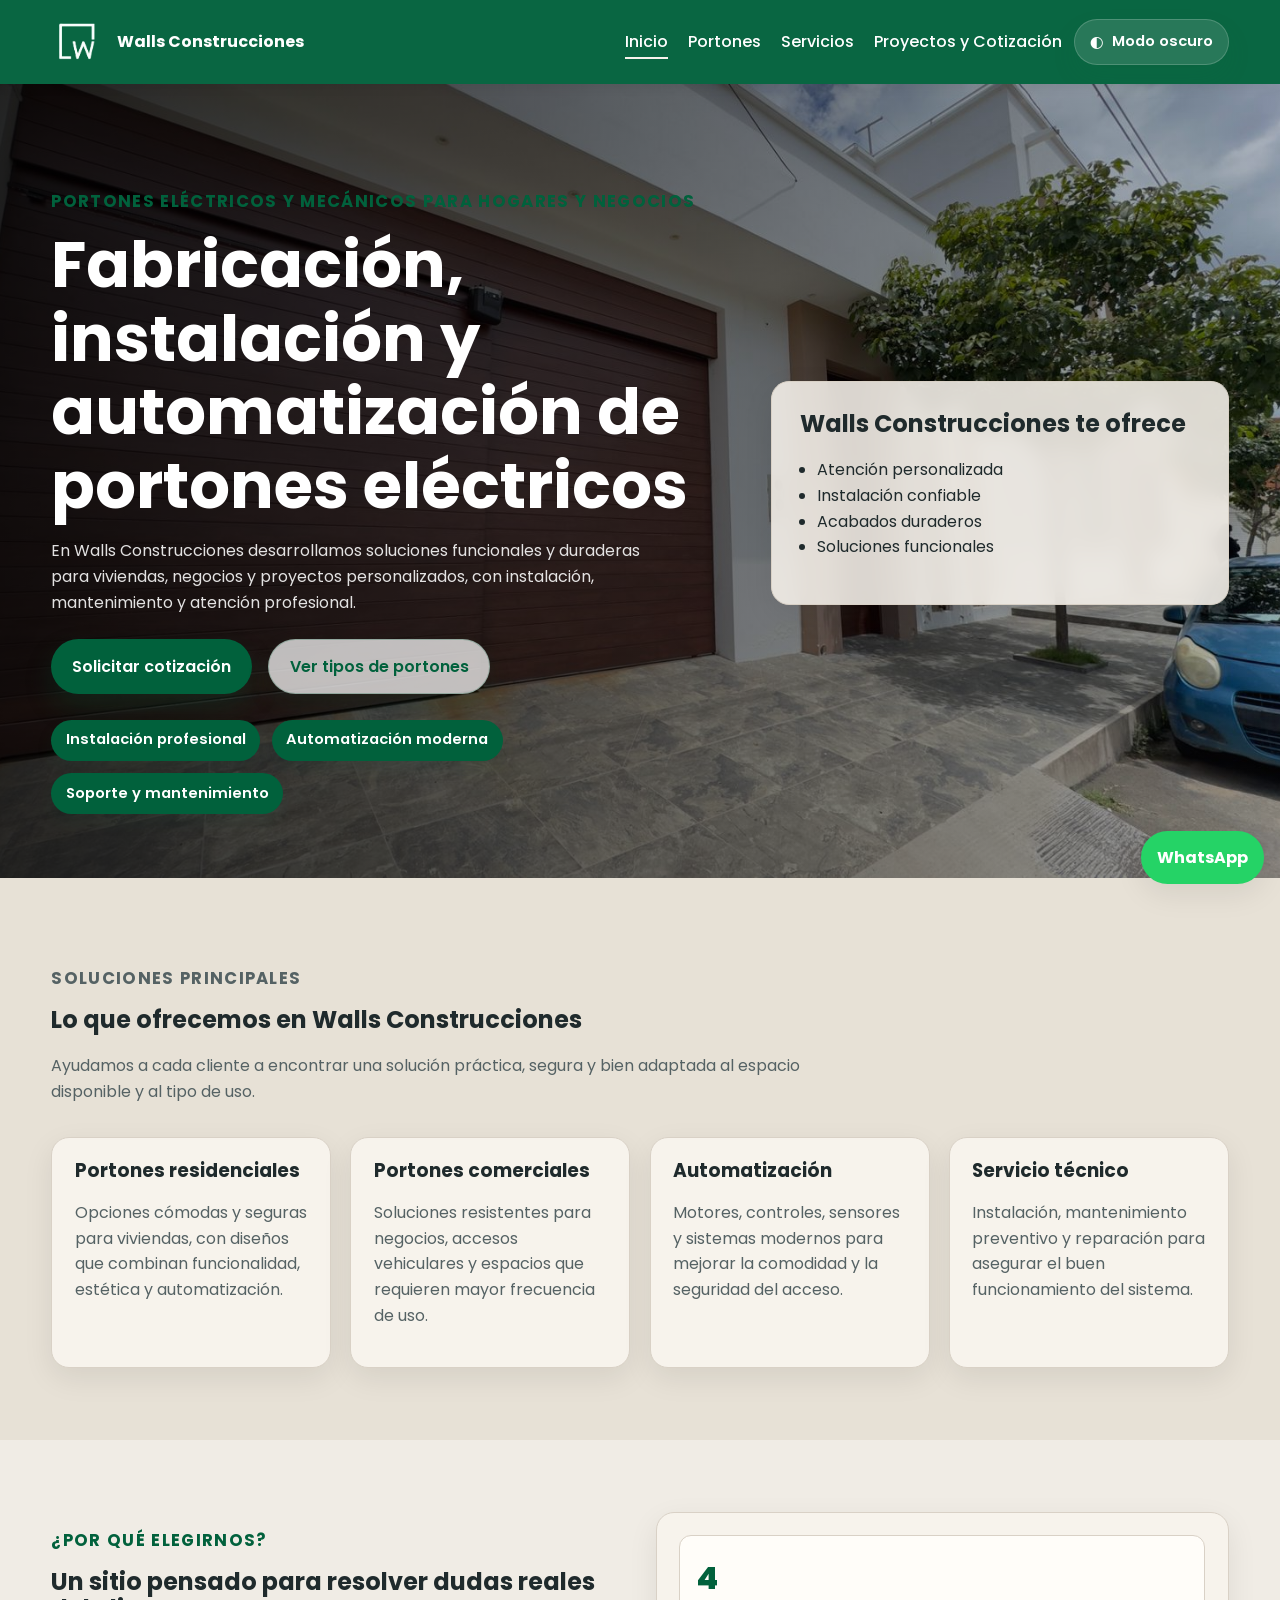
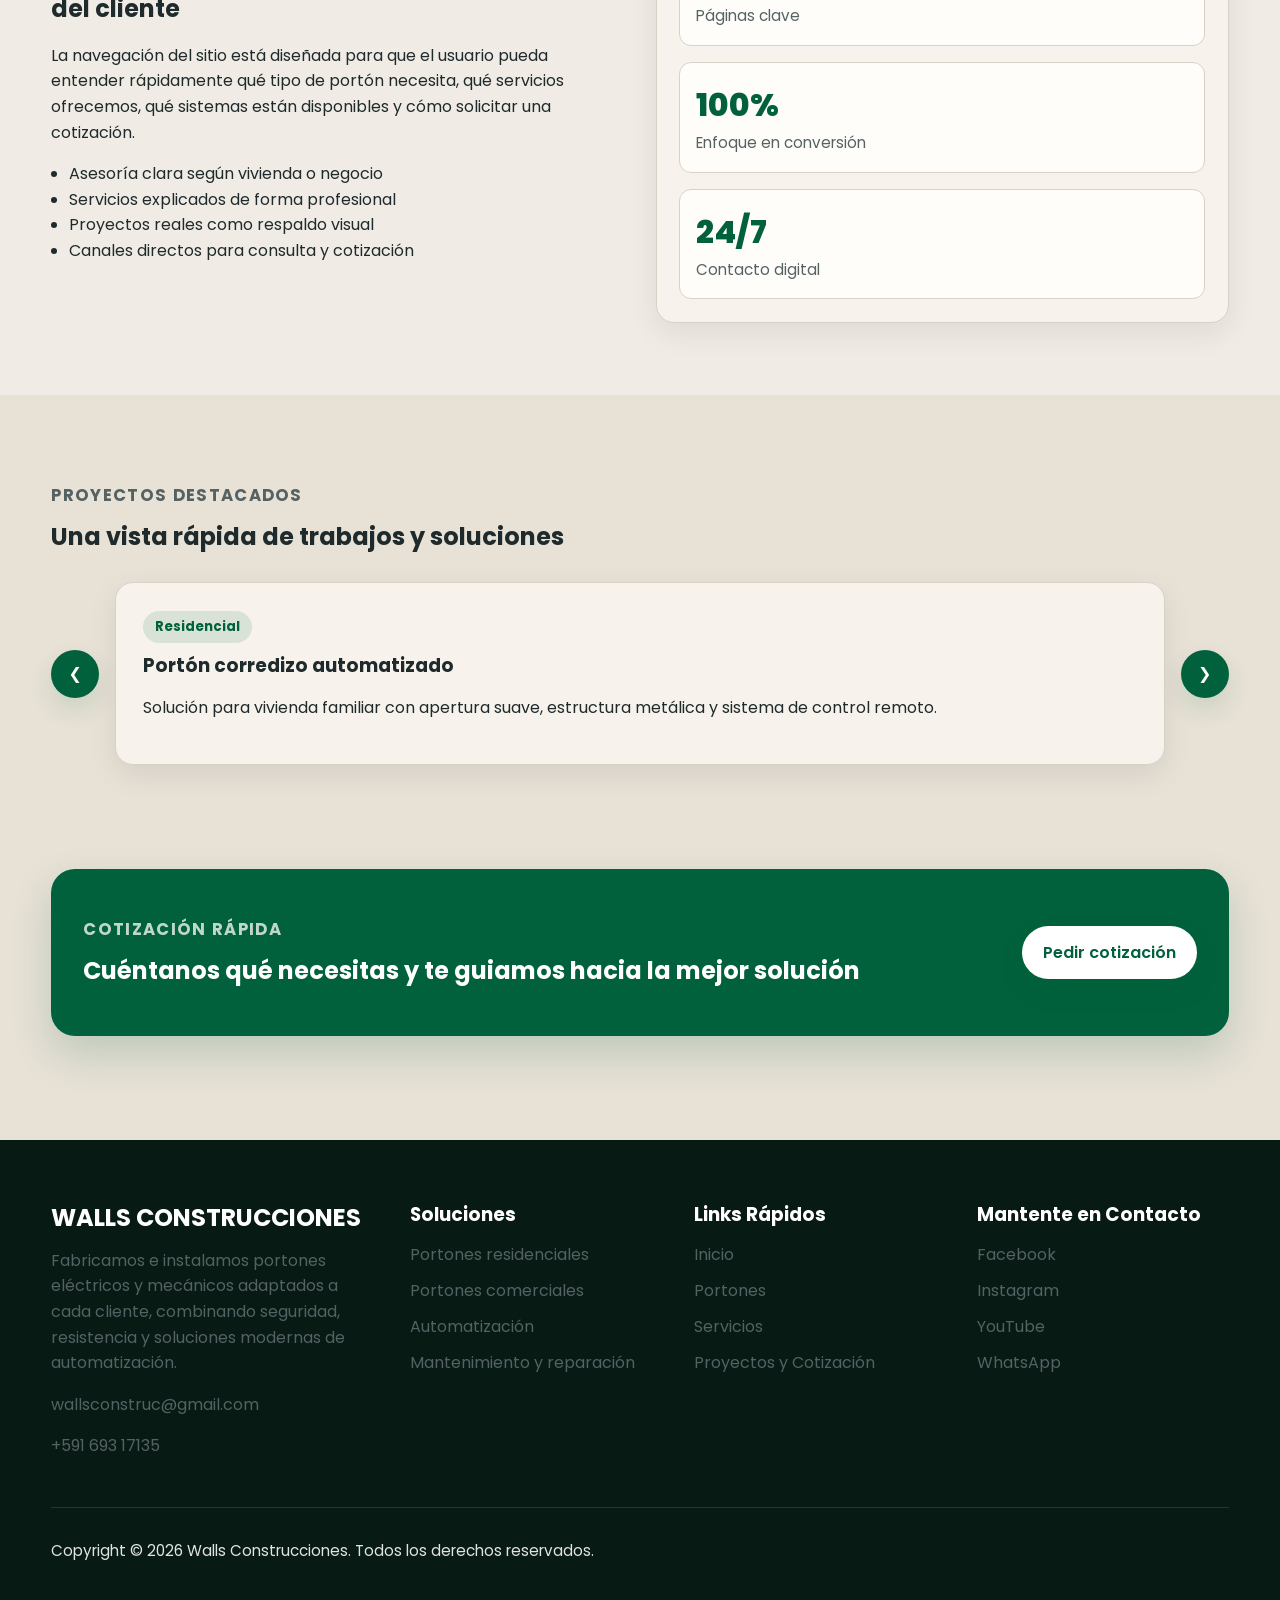
==== commit 9cb12c39: "final1" ====
--- a/index.html
+++ b/index.html
@@ -43,7 +43,7 @@
   <header class="site-header">
     <div class="container navbar">
       <a class="logo" href="index.html" aria-label="Ir a inicio">
-        <span class="logo-mark">WC</span>
+        <img class="logo-image" src="images/logo-new-removebg-preview.png" alt="Walls Construcciones" />
         <span class="logo-text">Walls Construcciones</span>
       </a>
 
--- a/styles/styles.css
+++ b/styles/styles.css
@@ -139,14 +139,11 @@
   font-weight: 700;
 }
 
-.logo-mark {
-  width: 44px;
-  height: 44px;
-  display: grid;
-  place-items: center;
-  border: 2px solid rgba(255, 255, 255, 0.28);
-  border-radius: 50%;
-  font-size: 0.95rem;
+.logo-image {
+  width: 52px;
+  height: 52px;
+  object-fit: contain;
+  display: block;
   flex-shrink: 0;
 }
 
@@ -284,6 +281,38 @@
   align-items: center;
 }
 
+.page-hero-image {
+  min-height: 420px;
+  display: flex;
+  align-items: center;
+  background-color: #10201c;
+  background-position: center center;
+  background-repeat: no-repeat;
+  background-size: cover;
+}
+
+.page-hero-portones {
+  background:
+    linear-gradient(
+      90deg,
+      rgba(0, 0, 0, 0.78) 0%,
+      rgba(0, 0, 0, 0.58) 45%,
+      rgba(0, 0, 0, 0.32) 100%
+    ),
+    url("../images/hero-portones.png") center center / cover no-repeat;
+}
+
+.page-hero-servicios {
+  background:
+    linear-gradient(
+      90deg,
+      rgba(0, 0, 0, 0.78) 0%,
+      rgba(0, 0, 0, 0.58) 45%,
+      rgba(0, 0, 0, 0.32) 100%
+    ),
+    url("../images/hero-servicios.jpeg") center center / cover no-repeat;
+}
+
 .eyebrow {
   color: var(--primary);
   font-weight: 700;
@@ -300,17 +329,40 @@
   margin-top: 0;
 }
 
-.hero h1,
+.hero h1 {
+  font-size: clamp(2.2rem, 5vw, 4rem);
+  margin-bottom: 1rem;
+  color: #ffffff;
+}
+
 .page-hero h1 {
   font-size: clamp(2.2rem, 5vw, 4rem);
   margin-bottom: 1rem;
-  color: #ffffff;
-}
-
-.hero-text,
+  color: var(--text-dark);
+}
+
+.hero-text {
+  max-width: 60ch;
+  color: rgba(255, 255, 255, 0.88);
+}
+
 .page-hero p {
   max-width: 60ch;
   color: var(--text-soft);
+}
+
+.page-hero-image .eyebrow {
+  color: rgba(255, 255, 255, 0.82);
+}
+
+.page-hero-image h1 {
+  color: #ffffff;
+  max-width: 12ch;
+}
+
+.page-hero-image p {
+  color: rgba(255, 255, 255, 0.9);
+  max-width: 58ch;
 }
 
 .hero-actions,
@@ -901,15 +953,46 @@
   }
 
   .hero-home {
-  background:
-    linear-gradient(
-      180deg,
-      rgba(143, 141, 138, 0.86) 0%,
-      rgba(87, 87, 87, 0.68) 55%,
-      rgba(247, 243, 236, 0.35) 100%
-    ),
-    url("../images/cover.jpeg") center center / cover no-repeat;
-}
+    background:
+      linear-gradient(
+        180deg,
+        rgba(143, 141, 138, 0.86) 0%,
+        rgba(87, 87, 87, 0.68) 55%,
+        rgba(247, 243, 236, 0.35) 100%
+      ),
+      url("../images/cover.jpeg") center center / cover no-repeat;
+  }
+
+  .page-hero-image {
+    min-height: 340px;
+    padding: 3.5rem 0 2.5rem;
+  }
+
+  .page-hero-portones {
+    background:
+      linear-gradient(
+        180deg,
+        rgba(0, 0, 0, 0.72) 0%,
+        rgba(0, 0, 0, 0.58) 55%,
+        rgba(0, 0, 0, 0.4) 100%
+      ),
+      url("../images/hero-portones.jpg") center center / cover no-repeat;
+  }
+
+  .page-hero-servicios {
+    background:
+      linear-gradient(
+        180deg,
+        rgba(0, 0, 0, 0.72) 0%,
+        rgba(0, 0, 0, 0.58) 55%,
+        rgba(0, 0, 0, 0.4) 100%
+      ),
+      url("../images/hero-servicios.jpg") center center / cover no-repeat;
+  }
+
+  .page-hero-image h1 {
+    max-width: 100%;
+  }
 
   .slider {
     gap: 0.6rem;
